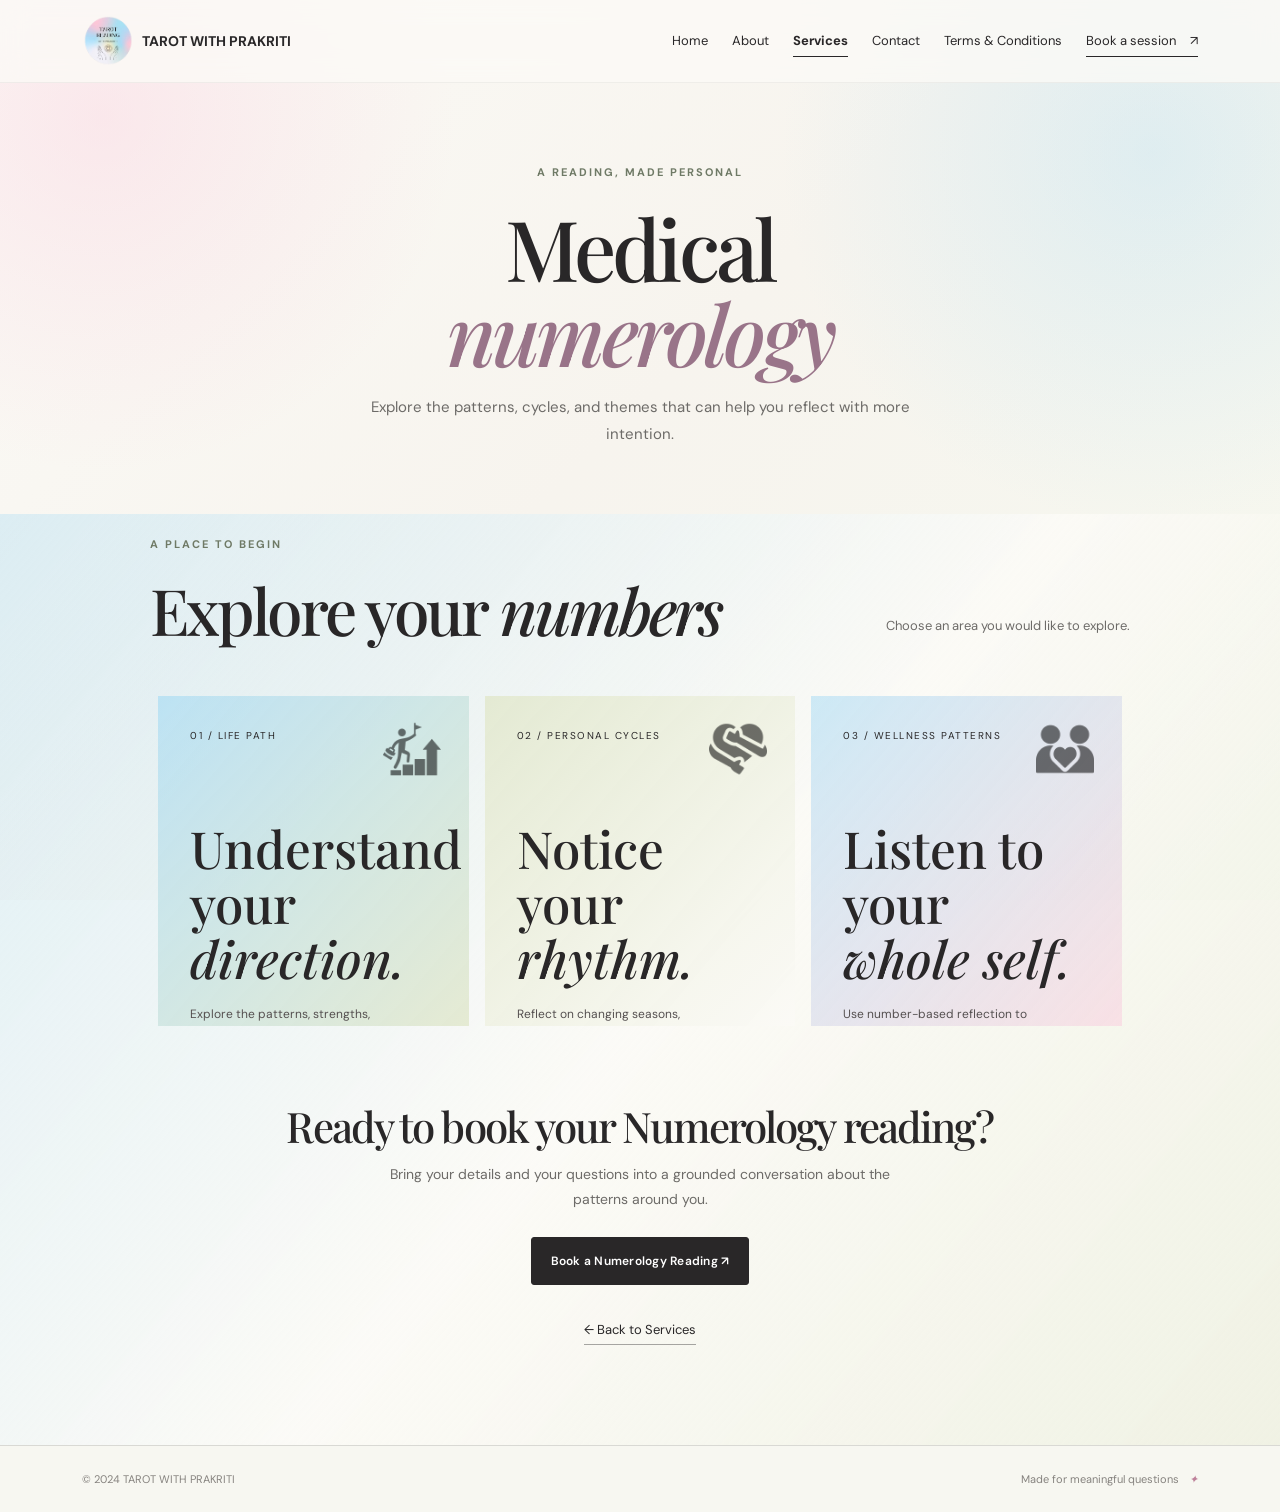
==== numerology/index.html @ 8284d666 "first commit" ====
<!doctype html>
<html lang="en">
<head>
  <meta charset="utf-8"><meta name="viewport" content="width=device-width, initial-scale=1">
  <meta name="description" content="Medical Numerology services with Tarot with Prakriti.">
  <title>Medical Numerology | TAROT WITH PRAKRITI</title>
  <link rel="preconnect" href="https://fonts.googleapis.com"><link rel="preconnect" href="https://fonts.gstatic.com" crossorigin>
  <link href="https://fonts.googleapis.com/css2?family=DM+Sans:wght@400;500;600;700&family=Playfair+Display:wght@500;600;700&display=swap" rel="stylesheet"><link href="https://cdn.jsdelivr.net/npm/bootstrap@5.3.3/dist/css/bootstrap.min.css" rel="stylesheet">
  <link rel="stylesheet" href="../styles.css"><link rel="stylesheet" href="../responsive-fix.css"><link rel="stylesheet" href="../services/services.css"><link rel="stylesheet" href="../services/services-overrides.css"><link rel="stylesheet" href="../tarot/detail.css">
</head>
<body class="detail-page numerology-detail-page"><div class="page-wash"></div>
  <nav class="navbar navbar-expand-lg fixed-top site-nav" aria-label="Main navigation"><div class="container"><a class="navbar-brand d-flex align-items-center gap-2" href="../index.html#home" aria-label="TAROT WITH PRAKRITI home"><img src="../logo.PNG" alt="TAROT WITH PRAKRITI logo"><strong>TAROT WITH PRAKRITI</strong></a><button class="navbar-toggler" type="button" data-bs-toggle="collapse" data-bs-target="#mainNav" aria-controls="mainNav" aria-expanded="false" aria-label="Toggle navigation"><span class="navbar-toggler-icon"></span></button><div class="collapse navbar-collapse" id="mainNav"><ul class="navbar-nav ms-auto align-items-lg-center gap-lg-4"><li class="nav-item"><a class="nav-link" href="../index.html#home">Home</a></li><li class="nav-item"><a class="nav-link" href="../index.html#about">About</a></li><li class="nav-item"><a class="nav-link is-active" href="../services/" aria-current="page">Services</a></li><li class="nav-item"><a class="nav-link" href="../index.html#contact">Contact</a></li><li class="nav-item"><a class="nav-link" href="../terms-and-conditions/">Terms &amp; Conditions</a></li><li class="nav-item"><a class="nav-cta" href="https://wa.me/916283206767?text=Hi%20can%20I%20get%20more%20info%20on%20this" target="_blank" rel="noopener">Book a session <span>↗</span></a></li></ul></div></div></nav>
  <main><header class="detail-hero"><div class="container"><p class="section-kicker">A reading, made personal</p><h1>Medical <em>numerology</em></h1><p>Explore the patterns, cycles, and themes that can help you reflect with more intention.</p></div></header>
    <section class="detail-content"><div class="container"><div class="tarot-intro detail-intro"><div><p class="section-kicker">A place to begin</p><h2>Explore your <em>numbers</em></h2></div><p>Choose an area you would like to explore.</p></div><div class="row g-3 category-grid numerology-grid"><div class="col-lg-4"><article class="category-card category-career"><span class="category-label">01 / Life Path</span><h3>Understand your<br><em>direction.</em></h3><p>Explore the patterns, strengths, and themes that shape the way you move through life.</p></article></div><div class="col-lg-4"><article class="category-card category-self"><span class="category-label">02 / Personal Cycles</span><h3>Notice your<br><em>rhythm.</em></h3><p>Reflect on changing seasons, recurring patterns, and the energy around important decisions.</p></article></div><div class="col-lg-4"><article class="category-card category-love"><span class="category-label">03 / Wellness Patterns</span><h3>Listen to your<br><em>whole self.</em></h3><p>Use number-based reflection to notice habits, balance, and areas that deserve more care.</p></article></div></div><div class="detail-cta"><h2>Ready to book your Numerology reading?</h2><p>Bring your details and your questions into a grounded conversation about the patterns around you.</p><a class="btn btn-primary-soft" href="https://wa.me/916283206767?text=Hi%20I%20would%20like%20to%20book%20a%20Medical%20Numerology%20reading" target="_blank" rel="noopener">Book a Numerology Reading <span>↗</span></a></div><a class="detail-back" href="../services/">← Back to Services</a></div></section>
  </main><footer><div class="container d-flex flex-wrap justify-content-between align-items-center gap-3"><span>© 2024 TAROT WITH PRAKRITI</span><span>Made for meaningful questions <i>✦</i></span></div></footer>
  <script src="https://cdn.jsdelivr.net/npm/bootstrap@5.3.3/dist/js/bootstrap.bundle.min.js"></script>
</body></html>
---- styles.css ----
:root{--sage:#e1e7cb;--pink:#fac7da;--sky:#adddf4;--ink:#292728;--muted:#6d6b68;--cream:#fbfaf6;--line:rgba(41,39,40,.14);--serif:'Playfair Display',Georgia,serif;--sans:'DM Sans',sans-serif}*{box-sizing:border-box}html{scroll-behavior:smooth}body{background:var(--cream);color:var(--ink);font-family:var(--sans);overflow-x:hidden}.page-wash{position:fixed;inset:0;z-index:-2;background:radial-gradient(circle at 8% 13%,rgba(250,199,218,.34),transparent 25%),radial-gradient(circle at 90% 17%,rgba(173,221,244,.32),transparent 27%),linear-gradient(135deg,#fbfaf6 0%,#f7f4ee 48%,#f5f8ef 100%)}.site-nav{padding:18px 0;background:rgba(251,250,246,.78);backdrop-filter:blur(14px);border-bottom:1px solid rgba(41,39,40,.06);z-index:10}.navbar-brand{font:600 14px var(--sans);letter-spacing:.02em;text-transform:lowercase;color:var(--ink)}.navbar-brand img{width:34px;height:34px;object-fit:cover;border-radius:50%}.nav-link{font-size:13px;color:var(--ink);padding:6px 0!important;position:relative}.nav-link:after{content:'';position:absolute;bottom:0;left:0;width:0;height:1px;background:var(--ink);transition:width .25s}.nav-link:hover:after{width:100%}.nav-cta{display:inline-flex;gap:14px;align-items:center;border-bottom:1px solid var(--ink);padding:6px 0;color:var(--ink);font-size:13px;text-decoration:none}.nav-cta span,.text-link span,.btn span{transition:transform .25s;display:inline-block}.nav-cta:hover,.text-link:hover{color:var(--ink)}.nav-cta:hover span,.text-link:hover span,.btn:hover span{transform:translate(3px,-3px)}.navbar-toggler{border:0;padding:4px}.navbar-toggler:focus{box-shadow:none}.section-space{padding:130px 0}.hero-section{min-height:800px;padding-top:170px;position:relative;display:flex;align-items:center}.orb{position:absolute;border-radius:50%;filter:blur(1px);opacity:.58;pointer-events:none}.orb-one{width:170px;height:170px;background:var(--pink);top:8%;left:-90px}.orb-two{width:230px;height:230px;background:var(--sky);right:-100px;bottom:2%}.eyebrow,.section-kicker{font-size:11px;text-transform:uppercase;letter-spacing:.18em;font-weight:700;color:#6f7a66;margin-bottom:24px}.eyebrow-line{display:inline-block;width:34px;height:1px;background:#6f7a66;vertical-align:middle;margin-right:10px}.hero-logo{width:94px;height:94px;object-fit:cover;border-radius:50%;margin-bottom:24px;box-shadow:0 10px 26px rgba(41,39,40,.08)}h1,h2,h3{font-family:var(--serif);font-weight:500;line-height:1.07}h1{font-size:clamp(52px,6.2vw,90px);letter-spacing:-.045em;margin:0 0 25px}h2{font-size:clamp(42px,5vw,68px);letter-spacing:-.045em;margin:0 0 28px}h3{font-size:34px}em{font-style:italic;font-weight:500}.hero-lede{max-width:465px;color:var(--muted);line-height:1.8;font-size:15px;margin-bottom:30px}.btn-primary-soft{background:var(--ink);color:#fff;border:1px solid var(--ink);border-radius:3px;padding:14px 19px;font-size:12px;font-weight:600;letter-spacing:.02em}.btn-primary-soft:hover{background:#4b4847;border-color:#4b4847;color:#fff}.text-link{font-size:12px;font-weight:600;color:var(--ink);text-decoration:none;border-bottom:1px solid rgba(41,39,40,.45);padding:5px 0;display:inline-flex;gap:16px}.hero-note{font-size:11px;color:#7c7977;margin-top:48px;letter-spacing:.03em}.tiny-star{font-size:17px;color:#b48b99;margin-right:8px}.portrait-frame{position:relative;width:min(100%,480px);height:570px;margin:0 auto;border-radius:240px 240px 8px 8px;overflow:hidden;background:linear-gradient(145deg,var(--sky),var(--pink));box-shadow:20px 26px 50px rgba(41,39,40,.12)}.portrait-backdrop{position:absolute;inset:0;background:linear-gradient(150deg,rgba(225,231,203,.56),rgba(250,199,218,.22) 50%,rgba(173,221,244,.35));mix-blend-mode:screen}.hero-portrait{width:100%;height:100%;object-fit:cover;object-position:50% 20%;filter:saturate(.9);mix-blend-mode:multiply}.portrait-caption{position:absolute;bottom:22px;left:26px;color:#fff;text-shadow:0 1px 7px rgba(0,0,0,.4)}.portrait-caption span{display:block;font:25px var(--serif);font-style:italic}.portrait-caption small{font-size:10px;letter-spacing:.13em;text-transform:uppercase}.floating-note{position:absolute;background:rgba(255,255,255,.78);backdrop-filter:blur(9px);box-shadow:0 12px 24px rgba(41,39,40,.11);font-size:11px;line-height:1.4;padding:14px 17px;border-radius:4px}.note-top{top:17%;right:-8px}.note-icon{font-size:19px;color:#c17e9b;margin-right:10px;vertical-align:middle}.note-bottom{bottom:11%;left:-28px;padding:18px 20px;font-family:var(--serif);font-size:15px;font-style:italic}.note-ring{font-size:27px;color:#719eb3;margin-right:8px;float:left}.scroll-cue{position:absolute;right:10px;bottom:-72px;writing-mode:vertical-rl;text-transform:uppercase;letter-spacing:.18em;font-size:9px;color:#8a8881}.scroll-cue span{display:inline-block;height:36px;border-left:1px solid var(--ink);margin-bottom:10px}.about-section{background:rgba(225,231,203,.24)}.about-photo-wrap{position:relative;padding:25px 25px 0 0;max-width:430px}.about-photo-wrap:before{content:'';position:absolute;inset:0 0 25px 25px;background:var(--pink);opacity:.65;border-radius:4px}.about-photo{position:relative;width:100%;height:490px;object-fit:cover;object-position:50% 15%;border-radius:4px;filter:saturate(.9)}.about-stamp{position:absolute;bottom:2px;right:-8px;width:105px;height:105px;border-radius:50%;background:var(--sky);display:flex;flex-direction:column;align-items:center;justify-content:center;text-align:center;line-height:1.05;transform:rotate(9deg);font:13px var(--serif)}.about-stamp strong{font-size:25px;font-style:italic}.body-copy{max-width:475px;color:#555250;line-height:1.85;font-size:15px}.muted-copy{color:#89847e;font-size:13px}.dark-link{margin-top:14px}.services-section{background:#faf9f5}.section-heading{display:flex;justify-content:space-between;align-items:end;margin-bottom:52px}.section-heading>p{max-width:245px;color:var(--muted);font-size:13px;line-height:1.65;margin:0 0 8px}.section-heading h2{margin-bottom:0}.service-card{position:relative;width:100%;text-align:left;border:1px solid var(--line);min-height:310px;padding:35px;background:#fdfcf9;cursor:pointer;transition:transform .35s,box-shadow .35s,border-color .35s,background .35s;overflow:hidden}.service-card:before{content:'';position:absolute;width:270px;height:270px;border-radius:50%;right:-130px;bottom:-160px;background:var(--pink);opacity:.38;transition:transform .45s}.service-card:hover{transform:translateY(-8px);box-shadow:0 18px 38px rgba(41,39,40,.11);border-color:rgba(41,39,40,.3)}.service-card:hover:before{transform:scale(1.7)}.service-card h3,.service-card p,.service-card .card-arrow{position:relative}.service-card h3{margin:47px 0 12px}.service-card p{max-width:390px;color:var(--muted);font-size:13px;line-height:1.7;margin:0}.service-number{position:absolute;right:35px;top:35px;font-size:10px;letter-spacing:.15em;color:#8e8b85}.service-icon{position:absolute;left:35px;top:31px;width:40px;height:40px;display:flex;align-items:center;justify-content:center;border-radius:50%;background:var(--sage);font-size:22px}.number-icon{background:var(--sky);font:19px var(--serif);position:absolute}.number-icon small{font:12px var(--serif);position:absolute;top:1px;right:3px}.number-icon i{font:12px var(--serif);position:absolute;bottom:2px;left:5px}.card-arrow{position:absolute;right:35px;bottom:35px;font-size:11px;font-weight:700}.card-arrow b{font-size:20px;margin-left:12px;font-weight:400}.placeholder-message{height:0;transition:height .3s;color:#7b7580;font-size:12px}.placeholder-message.show{height:34px;padding-top:20px}.tarot-section{background:linear-gradient(130deg,#f5f8ef 0%,#fdf8f6 52%,#eef7fa 100%);display:none}.tarot-section.is-open{display:block;animation:sectionIn .7s ease both}.tarot-intro{display:flex;justify-content:space-between;align-items:end;margin-bottom:48px}.tarot-intro>p{color:var(--muted);font-size:13px;margin-bottom:9px}.tarot-intro h2{margin:0}.category-card{width:100%;height:330px;border:0;text-align:left;padding:31px;position:relative;overflow:hidden;cursor:pointer;transition:transform .35s,box-shadow .35s}.category-card:hover{transform:translateY(-7px) rotate(.4deg);box-shadow:0 18px 33px rgba(41,39,40,.12)}.category-love{background:linear-gradient(135deg,#f3d2dc,#f9e9dc)}.category-career{background:linear-gradient(135deg,#c4e6f3,#dcebd4)}.category-self{background:linear-gradient(135deg,#e1e7cb,#f6dbe9)}.category-card:after{content:'✦';position:absolute;right:30px;top:25px;font-size:24px;opacity:.48}.category-label{font-size:10px;text-transform:uppercase;letter-spacing:.15em}.category-card h3{position:absolute;bottom:88px;font-size:37px;margin:0}.category-card p{position:absolute;bottom:28px;max-width:75%;font-size:12px;line-height:1.5;margin:0;color:#555050}.round-arrow{position:absolute;right:28px;bottom:28px;width:35px;height:35px;border:1px solid rgba(41,39,40,.35);border-radius:50%;display:grid;place-items:center;font-size:17px;transition:background .25s}.category-card:hover .round-arrow{background:var(--ink);color:#fff}.questions-heading{margin:125px 0 44px}.questions-heading h2{margin:0}.sample-card{width:100%;padding:0;border:1px solid var(--line);background:rgba(255,255,255,.58);text-align:left;cursor:pointer;transition:transform .3s,box-shadow .3s}.sample-card:hover{transform:translateY(-6px);box-shadow:0 15px 29px rgba(41,39,40,.1)}.sample-art{height:160px;display:grid;place-items:center;font-size:69px;font-family:var(--serif);font-style:italic}.sample-love .sample-art{background:linear-gradient(140deg,#f2c6d5,#fde7da);color:#a35b75}.sample-career .sample-art{background:linear-gradient(140deg,#b7e0f1,#dfeccf);color:#4d7f93}.sample-self .sample-art{background:linear-gradient(140deg,#e2e8cb,#f4d4e4);color:#71805a}.sample-content{padding:21px 22px 23px}.sample-content>span{font-size:10px;letter-spacing:.16em;text-transform:uppercase}.sample-content p{min-height:48px;margin:13px 0 18px;font:17px/1.35 var(--serif)}.sample-content b{font-size:11px}.contact-section{padding-top:100px;background:#f7f7f1}.contact-panel{display:flex;justify-content:space-between;align-items:end;padding:57px 65px;background:linear-gradient(120deg,var(--sage),#eef1dd 48%,var(--sky));position:relative;overflow:hidden}.contact-panel:after{content:'✦';position:absolute;right:45%;top:-30px;font-size:160px;color:rgba(255,255,255,.3)}.contact-panel h2{margin:0}.contact-panel>div:last-child{max-width:290px;position:relative;z-index:1}.contact-panel p{font-size:13px;line-height:1.7;color:#5e6256}.btn-dark-soft{background:var(--ink);color:#fff;border-radius:3px;padding:14px 18px;font-size:11px}.btn-dark-soft:hover{background:#4b4847;color:#fff}footer{background:#f7f7f1;padding:25px 0;color:#86837f;font-size:11px;border-top:1px solid var(--line)}footer i{color:#be819a;margin-left:7px}.custom-toast{background:rgba(255,255,255,.92);backdrop-filter:blur(12px);border:1px solid var(--line);box-shadow:0 14px 32px rgba(41,39,40,.14);min-width:310px}.toast-body{display:flex;gap:13px;align-items:flex-start;padding:18px}.toast-symbol{font-size:20px;color:#bb7c97}.toast-body strong{font:17px var(--serif)}.toast-body p{margin:5px 0 0;font-size:11px;color:var(--muted)}.btn-close{margin-left:auto}.reveal{opacity:0;transform:translateY(25px);transition:opacity .75s ease,transform .75s ease}.reveal.is-visible{opacity:1;transform:none}.reveal-delay{transition-delay:.12s}.reveal-delay-2{transition-delay:.24s}@keyframes sectionIn{from{opacity:0;transform:translateY(20px)}to{opacity:1;transform:none}}@media(max-width:991px){.site-nav{padding:12px 0}.navbar-collapse{background:rgba(251,250,246,.97);padding:12px 0}.nav-cta{display:inline-flex;margin-top:8px}.hero-section{padding-top:145px;min-height:auto}.portrait-frame{height:510px;max-width:400px}.section-space{padding:100px 0}.scroll-cue{display:none}.section-heading{align-items:start;flex-direction:column;gap:12px}.section-heading>p{margin:0}.contact-panel{padding:45px 40px;gap:35px}.contact-panel>div:last-child{max-width:240px}}@media(max-width:575px){.section-space{padding:76px 0}.hero-section{padding-top:118px}.hero-logo{width:78px;height:78px}.hero-actions{gap:20px!important}.hero-lede{font-size:14px}.portrait-frame{height:430px;border-radius:210px 210px 7px 7px}.floating-note{font-size:10px}.note-top{right:-2px}.note-bottom{left:-8px;bottom:7%;font-size:13px}.about-photo{height:380px}.about-photo-wrap{max-width:330px}.about-stamp{right:-4px}.service-card{min-height:330px;padding:29px}.service-card h3{margin-top:54px}.service-number{right:29px;top:29px}.service-icon{left:29px;top:26px}.card-arrow{right:29px;bottom:29px}.tarot-intro{display:block}.tarot-intro>p{margin-top:15px}.category-card{height:300px}.category-card h3{font-size:33px}.questions-heading{margin:90px 0 35px}.sample-content p{font-size:16px}.contact-panel{display:block;padding:36px 28px}.contact-panel>div:last-child{max-width:none}.contact-panel h2{font-size:43px;margin-bottom:30px}.custom-toast{min-width:unset;width:calc(100vw - 32px)} }
---- responsive-fix.css ----
@media (max-width: 575px) {
  .orb-two {
    right: 0;
  }
}

.navbar-brand strong {
  font-weight: 700;
  letter-spacing: 0;
  text-transform: uppercase;
}

#home .reveal {
  opacity: 1;
  transform: none;
  transition: none;
}

.navbar-brand img {
  width: 52px;
  height: 52px;
}

.hero-logo {
  width: 176px;
  height: 176px;
  margin-bottom: 24px;
}

.hero-introduction {
  color: var(--ink);
  font-size: 22px;
  line-height: 1.3;
  margin-bottom: 30px;
}

.hero-visual {
  position: relative;
}

.portrait-frame {
  width: min(100%, 400px);
  height: 480px;
}

.floating-note {
  position: static;
  display: flex;
  align-items: center;
  width: fit-content;
  margin-top: 18px;
}

.note-top,
.note-bottom {
  inset: auto;
}

.note-bottom {
  align-self: flex-end;
  margin-right: 12px;
}

.service-card,
.sample-card {
  height: 100%;
}

.service-card {
  display: flex;
  flex-direction: column;
  align-items: center;
  text-align: center;
  height: 340px;
  min-height: 340px;
  border-radius: 10px;
  padding: 34px 38px;
}

.service-card .service-icon {
  position: static;
  flex: 0 0 auto;
  width: 112px;
  height: 112px;
  margin: 0 auto 20px;
  flex-direction: column;
  gap: 2px;
  border: 1px solid rgba(41, 39, 40, .12);
  border-radius: 16px;
  background-color: rgba(255, 255, 255, .7);
  box-shadow: 0 10px 22px rgba(41, 39, 40, .08);
}

.service-card .service-icon > span {
  font-size: 28px;
  line-height: 1;
}

.service-card .tarot-icon,
.service-card .number-icon {
  background-position: center;
  background-repeat: no-repeat;
  background-size: 82px 82px;
}

.service-card .tarot-icon {
  background-image: url('tarot.png');
}

.service-card .number-icon {
  background-image: url('numerology.png');
}

.service-card .tarot-icon > *,
.service-card .number-icon > * {
  display: none;
}

.service-card .service-icon small {
  display: block;
  font: 600 9px var(--sans);
  letter-spacing: .12em;
  text-transform: uppercase;
}

.service-card .number-icon > span {
  font: 600 20px var(--serif);
  letter-spacing: .04em;
}

.service-card .tarot-icon small,
.service-card .number-icon small {
  display: none;
}

.service-card .card-arrow {
  font-size: 15px;
  font-weight: 700;
}

.service-card .card-arrow b {
  font-size: 24px;
}

.service-card .service-number {
  top: 26px;
  right: 30px;
}

.service-card h3 {
  margin: 0 0 13px;
}

.service-card p {
  max-width: 410px;
}

.service-card .card-arrow {
  position: static;
  display: inline-flex;
  align-items: center;
  gap: 12px;
  margin-top: auto;
  padding-top: 22px;
}

.services-section .row {
  align-items: stretch;
}

.services-section .col-md-6 {
  display: flex;
}

.services-section .service-card {
  flex: 1 1 auto;
  height: 340px;
  min-height: 340px;
}

.section-space {
  padding-top: 84px;
  padding-bottom: 84px;
}

.service-view-back {
  display: inline-flex;
  align-items: center;
  gap: 10px;
  margin-bottom: 28px;
  border: 0;
  background: transparent;
  color: var(--ink);
  font-size: 12px;
  font-weight: 700;
  cursor: pointer;
}

.service-view-back:hover {
  text-decoration: underline;
}

.numerology-view {
  display: none;
}

.numerology-view.is-open {
  display: block;
  animation: sectionIn .55s ease both;
}

.whatsapp-float {
  position: fixed;
  right: 24px;
  bottom: 24px;
  z-index: 20;
  display: inline-flex;
  align-items: center;
  gap: 9px;
  padding: 13px 17px 13px 13px;
  border-radius: 999px;
  background: #25d366;
  color: #fff;
  box-shadow: 0 10px 24px rgba(37, 211, 102, .28);
  font-size: 11px;
  font-weight: 700;
  text-decoration: none;
  transition: transform .25s, box-shadow .25s;
}

.whatsapp-float:hover {
  color: #fff;
  transform: translateY(-4px);
  box-shadow: 0 14px 28px rgba(37, 211, 102, .36);
}

.whatsapp-mark {
  display: grid;
  width: 25px;
  height: 25px;
  place-items: center;
  border: 2px solid #fff;
  border-radius: 50%;
  font-size: 16px;
  line-height: 1;
}

@media (min-width: 992px) {
  .site-nav {
    padding-top: 10px;
    padding-bottom: 10px;
  }

  .hero-section {
    padding-top: 112px;
  }
}

@media (max-width: 575px) {
  .site-nav {
    padding-top: 7px;
    padding-bottom: 7px;
  }

  .site-nav .container {
    position: relative;
    min-height: 50px;
    justify-content: center;
  }

  .navbar-brand {
    position: absolute;
    left: 50%;
    transform: translateX(-50%);
    white-space: nowrap;
  }

  .navbar-brand img {
    width: 48px;
    height: 48px;
  }

  .navbar-toggler {
    position: absolute;
    right: 12px;
  }

  .hero-section {
    padding-top: 92px;
  }

  .section-space {
    padding-top: 58px;
    padding-bottom: 58px;
  }

  .hero-logo {
    width: 148px;
    height: 148px;
  }

  .portrait-frame {
    width: min(100%, 320px);
    height: 390px;
  }

  .floating-note {
    margin-top: 14px;
  }

  .service-card {
    min-height: 330px;
    padding: 32px 24px;
  }

  .whatsapp-float {
    right: 14px;
    bottom: 14px;
    padding: 12px;
  }

  .whatsapp-float > span:last-child {
    display: none;
  }

  .note-bottom {
    align-self: center;
    margin-right: 0;
  }
}

.category-card {
  display: flex;
  flex-direction: column;
  justify-content: flex-start;
  gap: 0;
  padding: 32px;
}

.category-card h3 {
  position: static;
  margin: 78px 0 18px;
  font-size: clamp(38px, 4vw, 52px);
  line-height: 1.08;
}

.category-card p {
  position: static;
  max-width: 82%;
  margin: 0;
  line-height: 1.65;
}

.category-card .round-arrow {
  right: 28px;
  bottom: 28px;
}

@media (max-width: 575px) {
  .category-card {
    height: 300px;
    padding: 28px;
  }

  .category-card h3 {
    margin-top: 62px;
    font-size: 38px;
  }

  .category-card p {
    max-width: 78%;
  }
}

.hero-visual {
  display: flex;
  flex-direction: column;
  align-items: center;
}

.hero-visual .floating-note,
.hero-visual .note-bottom {
  align-self: center;
  margin-right: 0;
}

.hero-visual .floating-note {
  max-width: min(100%, 220px);
}

.hero-copy {
  position: relative;
}

.hero-copy .clarity-note {
  position: absolute;
  top: 50px;
  left: 310px;
  z-index: 2;
  margin: 0;
  max-width: 190px;
}

@media (max-width: 575px) {
  .hero-copy .clarity-note {
    top: 0;
    left: 180px;
    max-width: 180px;
  }
}

.category-card:after {
  content: '';
  top: 24px;
  right: 28px;
  width: 58px;
  height: 58px;
  background: url('love.png') center / contain no-repeat;
  opacity: .55;
}

.category-career:after {
  background-image: url('career.png');
}

.category-self:after {
  background-image: url('self.png');
}

.tarot-book-shell {
  display: block;
  width: min(100%, 980px);
  margin: 0 auto;
}

.tarot-book {
  display: grid;
  grid-template-columns: 1fr 1fr;
  min-height: 430px;
  background: #fffdf9;
  border: 1px solid rgba(41, 39, 40, .13);
  box-shadow: 0 24px 45px rgba(41, 39, 40, .12);
  transform-origin: center;
}

.book-page {
  min-width: 0;
  padding: 46px;
}

.book-image-page {
  padding: 18px;
  background: #f1e8df;
  overflow: hidden;
}

.book-image {
  display: block;
  width: 100%;
  height: 100%;
  min-height: 394px;
  object-fit: cover;
}

.book-copy-page {
  position: relative;
  display: flex;
  flex-direction: column;
  justify-content: center;
  background: linear-gradient(145deg, rgba(250, 199, 218, .28), rgba(173, 221, 244, .2));
}

.book-icon {
  width: 44px;
  height: 44px;
  object-fit: contain;
  margin-bottom: 20px;
  filter: grayscale(1);
  opacity: .72;
}

.book-category {
  margin-bottom: 24px;
  color: #666;
  font-size: 30px;
  font-weight: 700;
  letter-spacing: .02em;
  text-transform: uppercase;
}

.book-copy-page h3 {
  margin: 0 0 22px;
  font-size: clamp(38px, 4vw, 58px);
  line-height: 1.04;
}

.book-copy-page p {
  max-width: 340px;
  margin: 0;
  color: var(--muted);
  font-size: 14px;
  line-height: 1.8;
}

.book-question {
  width: min(100%, 340px);
  margin-top: 24px;
  padding: 14px 16px;
  border-left: 3px solid #c78da4;
  background: rgba(255, 255, 255, .62);
}

.book-question span {
  display: block;
  margin-bottom: 7px;
  color: #7b7580;
  font-size: 9px;
  font-weight: 700;
  letter-spacing: .15em;
  text-transform: uppercase;
}

.book-question p {
  margin: 0;
  color: var(--ink);
  font: 16px/1.4 var(--serif);
}

.book-arrow {
  position: absolute;
  right: 42px;
  bottom: 36px;
  display: grid;
  width: 38px;
  height: 38px;
  place-items: center;
  border: 1px solid rgba(41, 39, 40, .25);
  border-radius: 50%;
  font-size: 20px;
}

.book-controls {
  display: flex;
  align-items: center;
  justify-content: center;
  gap: 24px;
  margin-top: 24px;
}

.book-control {
  display: grid;
  width: 42px;
  height: 42px;
  place-items: center;
  border: 1px solid rgba(41, 39, 40, .22);
  border-radius: 50%;
  background: #fffdf9;
  color: var(--ink);
  font-size: 22px;
  cursor: pointer;
  transition: background .25s, color .25s, transform .25s;
}

.book-control:hover {
  background: var(--ink);
  color: #fff;
  transform: translateY(-2px);
}

.book-count {
  color: var(--muted);
  font-size: 12px;
  letter-spacing: .08em;
  text-transform: uppercase;
}

.turn-next { animation: pageTurnNext .5s ease both; }
.turn-previous { animation: pageTurnPrevious .5s ease both; }

@keyframes pageTurnNext { 0% { opacity: .45; transform: perspective(900px) rotateY(-7deg); } 100% { opacity: 1; transform: perspective(900px) rotateY(0); } }
@keyframes pageTurnPrevious { 0% { opacity: .45; transform: perspective(900px) rotateY(7deg); } 100% { opacity: 1; transform: perspective(900px) rotateY(0); } }

@media (max-width: 575px) {
  .tarot-book {
    grid-template-columns: 1fr;
    width: 100%;
  }

  .book-page {
    padding: 24px;
  }

  .book-image-page {
    padding: 12px;
    aspect-ratio: 1 / 1;
  }

  .book-image {
    min-height: 0;
    height: 100%;
    aspect-ratio: 1 / 1;
    object-fit: contain;
  }

  .book-copy-page {
    min-height: 390px;
  }

  .book-icon {
    width: 36px;
    height: 36px;
    margin-bottom: 16px;
  }

  .book-category {
    margin-bottom: 20px;
    font-size: 24px;
  }

  .book-copy-page h3 {
    font-size: 42px;
  }

  .book-question {
    width: 100%;
    margin-top: 20px;
  }

  .book-controls {
    gap: 18px;
    margin-top: 18px;
  }

  .book-control {
    width: 46px;
    height: 46px;
  }
}

.scroll-progress {
  position: fixed;
  top: 0;
  left: 0;
  z-index: 30;
  width: 100%;
  height: 3px;
  background: linear-gradient(90deg, var(--pink), var(--sky));
  transform: scaleX(0);
  transform-origin: left center;
  pointer-events: none;
}

.site-nav {
  transition: padding .3s ease, background .3s ease, box-shadow .3s ease;
}

.site-nav.is-scrolled {
  padding-top: 8px;
  padding-bottom: 8px;
  background: rgba(251, 250, 246, .94);
  box-shadow: 0 8px 22px rgba(41, 39, 40, .07);
}

.nav-link.is-active {
  font-weight: 700;
}

.nav-link.is-active:after {
  width: 100%;
}

main > section {
  scroll-margin-top: 86px;
}

.contact-section .contact-panel {
  transition: transform .45s ease, box-shadow .45s ease;
}

.contact-section .contact-panel:hover {
  transform: translateY(-5px);
  box-shadow: 0 18px 35px rgba(41, 39, 40, .12);
}

.contact-details {
  position: relative;
  max-width: 920px;
  margin: 0 auto;
  padding: 42px 0 18px;
}

.contact-section {
  position: relative;
  overflow: hidden;
  background: linear-gradient(135deg, rgba(250, 199, 218, .26), rgba(225, 231, 203, .24) 48%, rgba(173, 221, 244, .28));
}

.contact-section:before {
  display: none;
}

.contact-details h2 {
  max-width: 520px;
  margin-bottom: 42px;
  font-size: clamp(48px, 6vw, 76px);
}

.contact-links {
  display: grid;
  grid-template-columns: repeat(3, 1fr);
  gap: 12px;
}

.contact-links a {
  display: flex;
  flex-direction: column;
  gap: 12px;
  min-height: 124px;
  justify-content: space-between;
  padding: 20px;
  border: 1px solid rgba(41, 39, 40, .12);
  border-radius: 8px;
  background: rgba(255, 255, 255, .55);
  border-bottom: 1px solid var(--line);
  color: var(--ink);
  text-decoration: none;
  transition: color .25s, transform .25s;
}

.contact-links a + a {
  padding-left: 20px;
  border-left: 1px solid rgba(41, 39, 40, .12);
}

.contact-links a:hover {
  color: #a35b75;
  transform: translateY(-3px);
}

.contact-links span {
  color: var(--muted);
  font-size: 10px;
  letter-spacing: .16em;
  text-transform: uppercase;
}

.contact-links b {
  font: 19px var(--serif);
  font-weight: 500;
}

@media (prefers-reduced-motion: reduce) {
  .site-nav,
  .contact-section .contact-panel,
  .contact-links a {
    transition: none;
  }
}

@media (max-width: 575px) {
  .contact-links {
    display: block;
  }

  .contact-links a,
  .contact-links a + a {
    min-height: 100px;
    padding: 18px;
    border-left: 0;
  }
}

.testimonials-section {
  background: linear-gradient(135deg, rgba(250, 199, 218, .18), rgba(173, 221, 244, .16));
}

.testimonial-carousel {
  width: min(100%, 1080px);
  margin: 0 auto;
}

.testimonial-track {
  position: relative;
  display: grid;
  grid-template-columns: repeat(3, 1fr);
  align-items: center;
  min-height: 510px;
  gap: 20px;
}

.testimonial-card {
  position: relative;
  height: 390px;
  overflow: hidden;
  border: 1px solid rgba(41, 39, 40, .15);
  border-radius: 8px;
  background: #222;
  box-shadow: 0 14px 30px rgba(41, 39, 40, .12);
  transition: transform .45s ease, opacity .45s ease, filter .45s ease, box-shadow .45s ease;
}

.testimonial-card video {
  width: 100%;
  height: 100%;
  object-fit: cover;
  display: block;
}

.testimonial-left,
.testimonial-right {
  transform: scale(.82);
  opacity: .72;
  filter: saturate(.7);
}

.testimonial-center {
  z-index: 2;
  height: 480px;
  transform: scale(1);
  box-shadow: 0 24px 48px rgba(41, 39, 40, .2);
}

.testimonial-overlay {
  position: absolute;
  inset: 0;
  display: flex;
  flex-direction: column;
  justify-content: flex-start;
  padding: 18px;
  background: linear-gradient(180deg, rgba(18, 18, 18, .54), transparent 32%, transparent 55%, rgba(18, 18, 18, .72));
  color: #fff;
  pointer-events: none;
}

.testimonial-overlay span {
  font-size: 10px;
  letter-spacing: .16em;
  text-transform: uppercase;
}

.video-play {
  position: absolute;
  top: 50%;
  left: 50%;
  align-self: center;
  pointer-events: auto;
  border: 1px solid rgba(255, 255, 255, .8);
  border-radius: 50%;
  width: 54px;
  height: 54px;
  background: rgba(255, 255, 255, .28);
  backdrop-filter: blur(8px);
  color: #fff;
  font-size: 0;
  cursor: pointer;
  box-shadow: 0 5px 18px rgba(0, 0, 0, .2);
  transition: transform .25s, background .25s;
  transform: translate(-50%, -50%);
}

.video-play:before {
  content: '▶';
  margin-left: 4px;
  font-size: 24px;
}

.testimonial-card.is-playing .video-play:before {
  content: '❚❚';
  margin-left: 0;
  font-size: 20px;
}

.video-play:hover {
  background: rgba(255, 255, 255, .48);
  transform: translate(-50%, -50%) scale(1.08);
}

.video-controls {
  position: absolute;
  z-index: 3;
  right: 14px;
  bottom: 10px;
  left: 14px;
  display: flex;
  align-items: center;
  gap: 9px;
  opacity: 0;
  transition: opacity .25s;
}

.testimonial-card:hover .video-controls,
.testimonial-card:focus-within .video-controls,
.testimonial-center .video-controls {
  opacity: 1;
}

.video-controls button {
  flex: 0 0 auto;
  border: 0;
  color: #fff;
  background: transparent;
  font-size: 0;
  cursor: pointer;
}

.video-rewind:before {
  content: '↶';
  font-size: 21px;
}

.video-volume:before {
  content: '🔊';
  font-size: 16px;
}

.video-volume.is-muted:before {
  content: '🔇';
}

.video-timeline {
  width: 100%;
  accent-color: var(--pink);
  cursor: pointer;
}

.testimonial-nav {
  display: flex;
  align-items: center;
  justify-content: center;
  gap: 20px;
  margin-top: 24px;
}

.testimonial-nav > span {
  min-width: 72px;
  color: var(--muted);
  font-size: 12px;
  text-align: center;
}

.testimonial-nav-button {
  display: grid;
  width: 42px;
  height: 42px;
  place-items: center;
  border: 1px solid rgba(41, 39, 40, .22);
  border-radius: 50%;
  background: transparent;
  color: var(--ink);
  font-size: 20px;
  cursor: pointer;
}

.testimonial-nav-button:hover {
  background: var(--ink);
  color: #fff;
}

@media (max-width: 767px) {
  .testimonial-track {
    display: block;
    min-height: 430px;
    padding: 0 34px;
  }

  .testimonial-card {
    display: none;
    height: 410px;
  }

  .testimonial-card.is-active,
  .testimonial-center {
    display: block;
    height: 410px;
    transform: none;
    opacity: 1;
    filter: none;
  }

  .testimonial-left,
  .testimonial-right {
    display: none;
  }

  .testimonial-card.is-active .video-controls {
    opacity: 1;
  }
}

.about-photo {
  transform: translateY(var(--about-shift, 0));
  transition: transform .2s ease-out, filter .35s ease;
}

.about-photo-wrap:hover .about-photo {
  filter: saturate(1.05) contrast(1.02);
}

.about-stamp {
  transition: transform .5s ease, box-shadow .35s ease;
}

.about-photo-wrap:hover .about-stamp {
  transform: rotate(0deg) scale(1.06);
  box-shadow: 0 10px 22px rgba(41, 39, 40, .12);
}

.about-toggle {
  display: inline-flex;
  align-items: center;
  gap: 16px;
  margin: 12px 0 0;
  padding: 0 0 7px;
  border: 0;
  border-bottom: 1px solid rgba(41, 39, 40, .45);
  background: transparent;
  color: var(--ink);
  font-size: 12px;
  font-weight: 700;
  cursor: pointer;
}

.about-toggle span {
  font-size: 20px;
  font-weight: 400;
  line-height: .7;
}

.about-more {
  display: grid;
  grid-template-rows: 0fr;
  opacity: 0;
  transition: grid-template-rows .35s ease, opacity .35s ease, margin .35s ease;
}

.about-more p {
  overflow: hidden;
  max-width: 475px;
  margin: 0;
  color: #89847e;
  font-size: 13px;
  line-height: 1.8;
}

.about-more.is-open {
  grid-template-rows: 1fr;
  opacity: 1;
  margin-top: 18px;
}

@media (prefers-reduced-motion: reduce) {
  .about-photo,
  .about-stamp,
  .about-more {
    transition: none;
  }
}

.services-section .service-card,
.services-section .service-card:hover,
.services-section .service-card h3,
.services-section .service-card p,
.services-section .service-card .card-arrow {
  color: var(--ink);
  text-decoration: none;
}
---- services/services.css ----
.services-page .page-wash{position:fixed}.services-page main{position:relative}.services-hero{padding:164px 0 72px;text-align:center}.services-hero h1{margin:0 auto 18px;font-size:clamp(46px,7vw,84px);line-height:1.02}.services-hero h1 em{display:block;color:#997489;font-weight:500}.services-hero p:last-of-type{max-width:480px;margin:0 auto;color:var(--muted);font-size:15px;line-height:1.8}.services-star{display:block;margin-top:25px;color:#997489;font-size:22px}.services-route-section{padding-top:30px;background:transparent}.services-page .service-card{display:flex;position:relative;align-items:center;justify-content:flex-start;text-align:center;text-decoration:none}.services-page .service-card h2{margin:0 0 13px;color:var(--ink);font-size:32px}.services-page .service-card p{color:var(--muted)}.services-page .service-card .card-arrow{color:var(--ink)}.services-page .numerology-service{cursor:default}.services-focus-section{background:transparent}.services-focus-section .tarot-intro{margin-bottom:35px}.services-page .category-card{display:flex;text-decoration:none}.services-page .category-card h3,.services-page .category-card p,.services-page .category-card .category-label{color:var(--ink)}.services-page .category-card p{color:var(--muted)}.services-cta{text-align:center;padding-top:45px}.services-cta>div{display:flex;flex-direction:column;align-items:center}.services-cta>span{display:block;margin-bottom:15px;color:#997489;font-size:22px}.services-cta h2{margin:0 0 13px;font-size:clamp(28px,4vw,42px)}.services-cta p{max-width:480px;margin:0 auto 25px;color:var(--muted);font-size:14px;line-height:1.8}.services-cta .dark-link{margin-top:25px}@media(max-width:767px){.services-hero{padding:128px 0 46px}.services-route-section{padding-top:10px}.services-page .service-card h2{font-size:29px}}
---- services/services-overrides.css ----
.services-page .services-focus-section{display:block}
@media (max-width:767px){.services-page .services-focus-section .category-grid{margin-left:0;margin-right:0}}
.services-home-link{display:block;width:max-content;margin:38px auto 0;color:var(--ink);font-size:13px;text-decoration:none;border-bottom:1px solid rgba(41,39,40,.4);padding-bottom:4px}.services-home-link:hover{color:#997489}
---- tarot/detail.css ----
.detail-page .page-wash{position:fixed}.detail-page main{position:relative}.detail-hero{padding:164px 0 66px;text-align:center}.detail-hero h1{margin:0 auto 18px;font-size:clamp(46px,7vw,84px);line-height:1.02}.detail-hero h1 em{display:block;color:#997489;font-weight:500}.detail-hero p:last-child{max-width:560px;margin:0 auto;color:var(--muted);font-size:15px;line-height:1.8}.detail-content{padding:22px 0 100px}.tarot-detail-page .detail-content{background:linear-gradient(130deg,rgba(250,199,218,.4) 0%,rgba(251,250,246,.92) 52%,rgba(225,231,203,.45) 100%)}.numerology-detail-page .detail-content{background:linear-gradient(130deg,rgba(173,221,244,.38) 0%,rgba(251,250,246,.92) 52%,rgba(225,231,203,.42) 100%)}.detail-content .tarot-book-shell{width:min(100%,980px);margin:0 auto}.detail-content .book-copy-page h2{margin:0 0 22px;font-size:clamp(38px,4vw,58px);line-height:1.04}.tarot-detail-page .book-copy-page{background:linear-gradient(145deg,rgba(250,199,218,.42),rgba(251,250,246,.78))}.tarot-detail-page .book-image-page{background:#f1e8df}.detail-cta{text-align:center;padding:82px 20px 35px}.detail-cta h2{margin:0 0 13px;font-size:clamp(28px,4vw,42px)}.detail-cta p{max-width:510px;margin:0 auto 25px;color:var(--muted);font-size:14px;line-height:1.8}.detail-back{display:block;width:max-content;margin:0 auto;color:var(--ink);font-size:13px;text-decoration:none;border-bottom:1px solid rgba(41,39,40,.4);padding-bottom:4px}.detail-back:hover{color:#997489}.detail-intro{width:min(100%,980px);margin:0 auto 35px}.numerology-grid{width:min(100%,980px);margin:0 auto}.numerology-grid .category-card{display:flex}.numerology-grid .category-card p{max-width:82%}.numerology-detail-page .detail-cta{padding-top:78px}.numerology-detail-page .category-card{cursor:default}.numerology-detail-page .category-career{background:linear-gradient(135deg,rgba(173,221,244,.72),rgba(225,231,203,.82))}.numerology-detail-page .category-self{background:linear-gradient(135deg,rgba(225,231,203,.82),rgba(251,250,246,.9))}.numerology-detail-page .category-love{background:linear-gradient(135deg,rgba(173,221,244,.58),rgba(250,199,218,.46))}@media(max-width:767px){.detail-hero{padding:128px 0 48px}.detail-content{padding-bottom:60px}.detail-content .tarot-book{grid-template-columns:1fr;min-height:0}.detail-content .book-image-page{min-height:300px}.detail-content .book-image{min-height:264px}.detail-content .book-page{padding:32px 26px}.detail-cta{padding-top:58px}.detail-intro{padding:0 12px}.numerology-grid{margin-left:0;margin-right:0}.numerology-grid .category-card p{max-width:78%}}
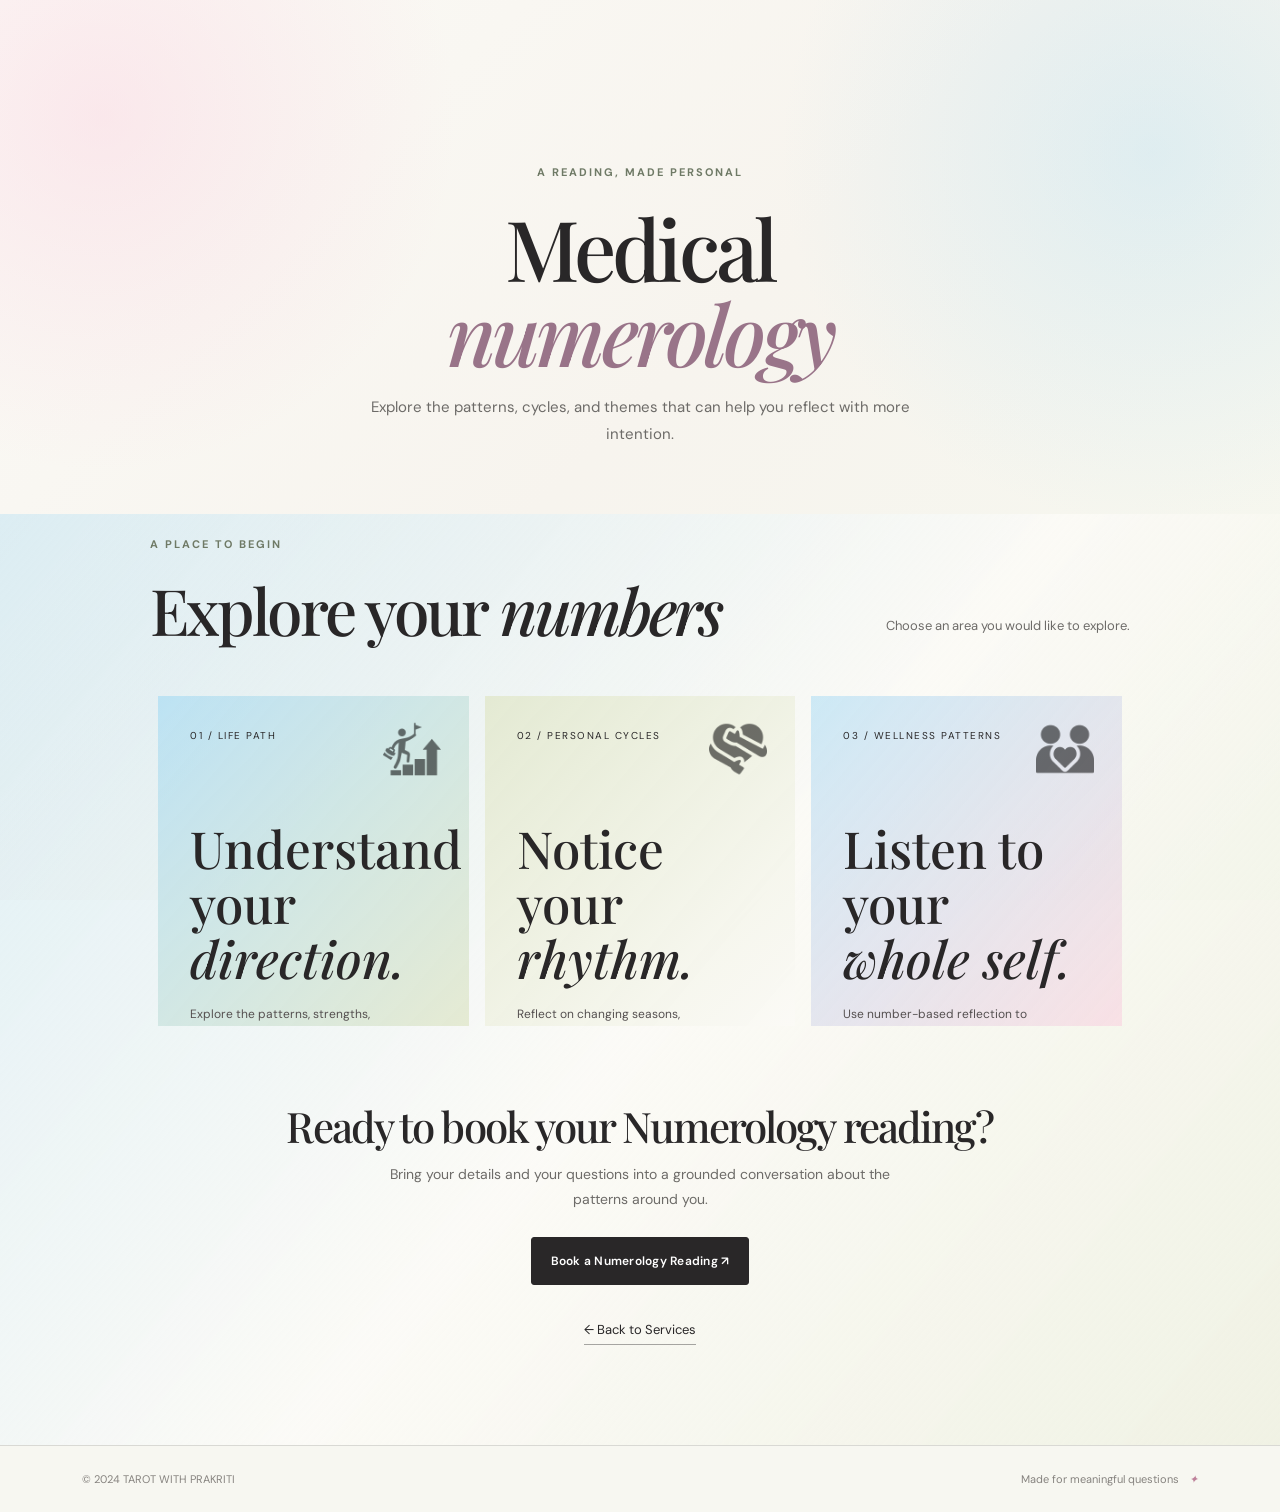
==== commit 79300b8c: "on mobile ui fixes" ====
--- a/numerology/index.html
+++ b/numerology/index.html
@@ -9,7 +9,6 @@
   <link rel="stylesheet" href="../styles.css"><link rel="stylesheet" href="../responsive-fix.css"><link rel="stylesheet" href="../services/services.css"><link rel="stylesheet" href="../services/services-overrides.css"><link rel="stylesheet" href="../tarot/detail.css">
 </head>
 <body class="detail-page numerology-detail-page"><div class="page-wash"></div>
-  <nav class="navbar navbar-expand-lg fixed-top site-nav" aria-label="Main navigation"><div class="container"><a class="navbar-brand d-flex align-items-center gap-2" href="../index.html#home" aria-label="TAROT WITH PRAKRITI home"><img src="../logo.PNG" alt="TAROT WITH PRAKRITI logo"><strong>TAROT WITH PRAKRITI</strong></a><button class="navbar-toggler" type="button" data-bs-toggle="collapse" data-bs-target="#mainNav" aria-controls="mainNav" aria-expanded="false" aria-label="Toggle navigation"><span class="navbar-toggler-icon"></span></button><div class="collapse navbar-collapse" id="mainNav"><ul class="navbar-nav ms-auto align-items-lg-center gap-lg-4"><li class="nav-item"><a class="nav-link" href="../index.html#home">Home</a></li><li class="nav-item"><a class="nav-link" href="../index.html#about">About</a></li><li class="nav-item"><a class="nav-link is-active" href="../services/" aria-current="page">Services</a></li><li class="nav-item"><a class="nav-link" href="../index.html#contact">Contact</a></li><li class="nav-item"><a class="nav-link" href="../terms-and-conditions/">Terms &amp; Conditions</a></li><li class="nav-item"><a class="nav-cta" href="https://wa.me/916283206767?text=Hi%20can%20I%20get%20more%20info%20on%20this" target="_blank" rel="noopener">Book a session <span>↗</span></a></li></ul></div></div></nav>
   <main><header class="detail-hero"><div class="container"><p class="section-kicker">A reading, made personal</p><h1>Medical <em>numerology</em></h1><p>Explore the patterns, cycles, and themes that can help you reflect with more intention.</p></div></header>
     <section class="detail-content"><div class="container"><div class="tarot-intro detail-intro"><div><p class="section-kicker">A place to begin</p><h2>Explore your <em>numbers</em></h2></div><p>Choose an area you would like to explore.</p></div><div class="row g-3 category-grid numerology-grid"><div class="col-lg-4"><article class="category-card category-career"><span class="category-label">01 / Life Path</span><h3>Understand your<br><em>direction.</em></h3><p>Explore the patterns, strengths, and themes that shape the way you move through life.</p></article></div><div class="col-lg-4"><article class="category-card category-self"><span class="category-label">02 / Personal Cycles</span><h3>Notice your<br><em>rhythm.</em></h3><p>Reflect on changing seasons, recurring patterns, and the energy around important decisions.</p></article></div><div class="col-lg-4"><article class="category-card category-love"><span class="category-label">03 / Wellness Patterns</span><h3>Listen to your<br><em>whole self.</em></h3><p>Use number-based reflection to notice habits, balance, and areas that deserve more care.</p></article></div></div><div class="detail-cta"><h2>Ready to book your Numerology reading?</h2><p>Bring your details and your questions into a grounded conversation about the patterns around you.</p><a class="btn btn-primary-soft" href="https://wa.me/916283206767?text=Hi%20I%20would%20like%20to%20book%20a%20Medical%20Numerology%20reading" target="_blank" rel="noopener">Book a Numerology Reading <span>↗</span></a></div><a class="detail-back" href="../services/">← Back to Services</a></div></section>
   </main><footer><div class="container d-flex flex-wrap justify-content-between align-items-center gap-3"><span>© 2024 TAROT WITH PRAKRITI</span><span>Made for meaningful questions <i>✦</i></span></div></footer>
--- a/responsive-fix.css
+++ b/responsive-fix.css
@@ -689,6 +689,65 @@
   padding: 42px 0 18px;
 }
 
+.contact-orbit {
+  position: absolute;
+  top: 20px;
+  right: 8%;
+  display: flex;
+  align-items: center;
+  gap: 14px;
+  color: #997489;
+  opacity: .72;
+  font-family: var(--serif);
+  font-size: 22px;
+}
+
+.contact-orbit i {
+  font-size: 38px;
+  font-style: normal;
+}
+
+.contact-orbit b {
+  font-size: 16px;
+  font-weight: 500;
+}
+
+.contact-intro {
+  display: flex;
+  align-items: flex-end;
+  justify-content: space-between;
+  gap: 28px;
+}
+
+.contact-copy {
+  max-width: 390px;
+  margin: -20px 0 40px;
+  color: var(--muted);
+  font-size: 15px;
+  line-height: 1.8;
+}
+
+.contact-note {
+  display: flex;
+  align-items: center;
+  gap: 12px;
+  margin-bottom: 42px;
+  padding: 14px 18px;
+  border: 1px solid rgba(41, 39, 40, .12);
+  background: rgba(255, 255, 255, .45);
+}
+
+.contact-note span {
+  color: #997489;
+  font-size: 21px;
+}
+
+.contact-note p {
+  margin: 0;
+  color: var(--muted);
+  font: 13px/1.5 var(--serif);
+}
+
 .contact-section {
   position: relative;
   overflow: hidden;
@@ -758,6 +817,63 @@
 }
 
 @media (max-width: 575px) {
+  .hero-section {
+    padding-top: 116px;
+  }
+
+  .site-nav .container {
+    padding-top: 5px;
+    padding-bottom: 5px;
+  }
+
+  .services-section .service-card {
+    width: 100%;
+    min-width: 0;
+    overflow: visible;
+  }
+
+  .services-section {
+    overflow-x: hidden;
+  }
+
+  .services-section .service-card h3,
+  .services-section .service-card p {
+    max-width: 100%;
+    overflow-wrap: anywhere;
+  }
+
+  .services-section .service-card .card-arrow {
+    width: 100%;
+    justify-content: center;
+    white-space: nowrap;
+    line-height: 1.3;
+  }
+
+  .contact-orbit {
+    top: 10px;
+    right: 8px;
+    gap: 8px;
+    font-size: 16px;
+  }
+
+  .contact-orbit i {
+    font-size: 28px;
+  }
+
+  .contact-intro {
+    display: block;
+  }
+
+  .contact-copy {
+    margin: -14px 0 22px;
+    font-size: 14px;
+  }
+
+  .contact-note {
+    width: fit-content;
+    margin-bottom: 26px;
+  }
+
   .contact-links {
     display: block;
   }
